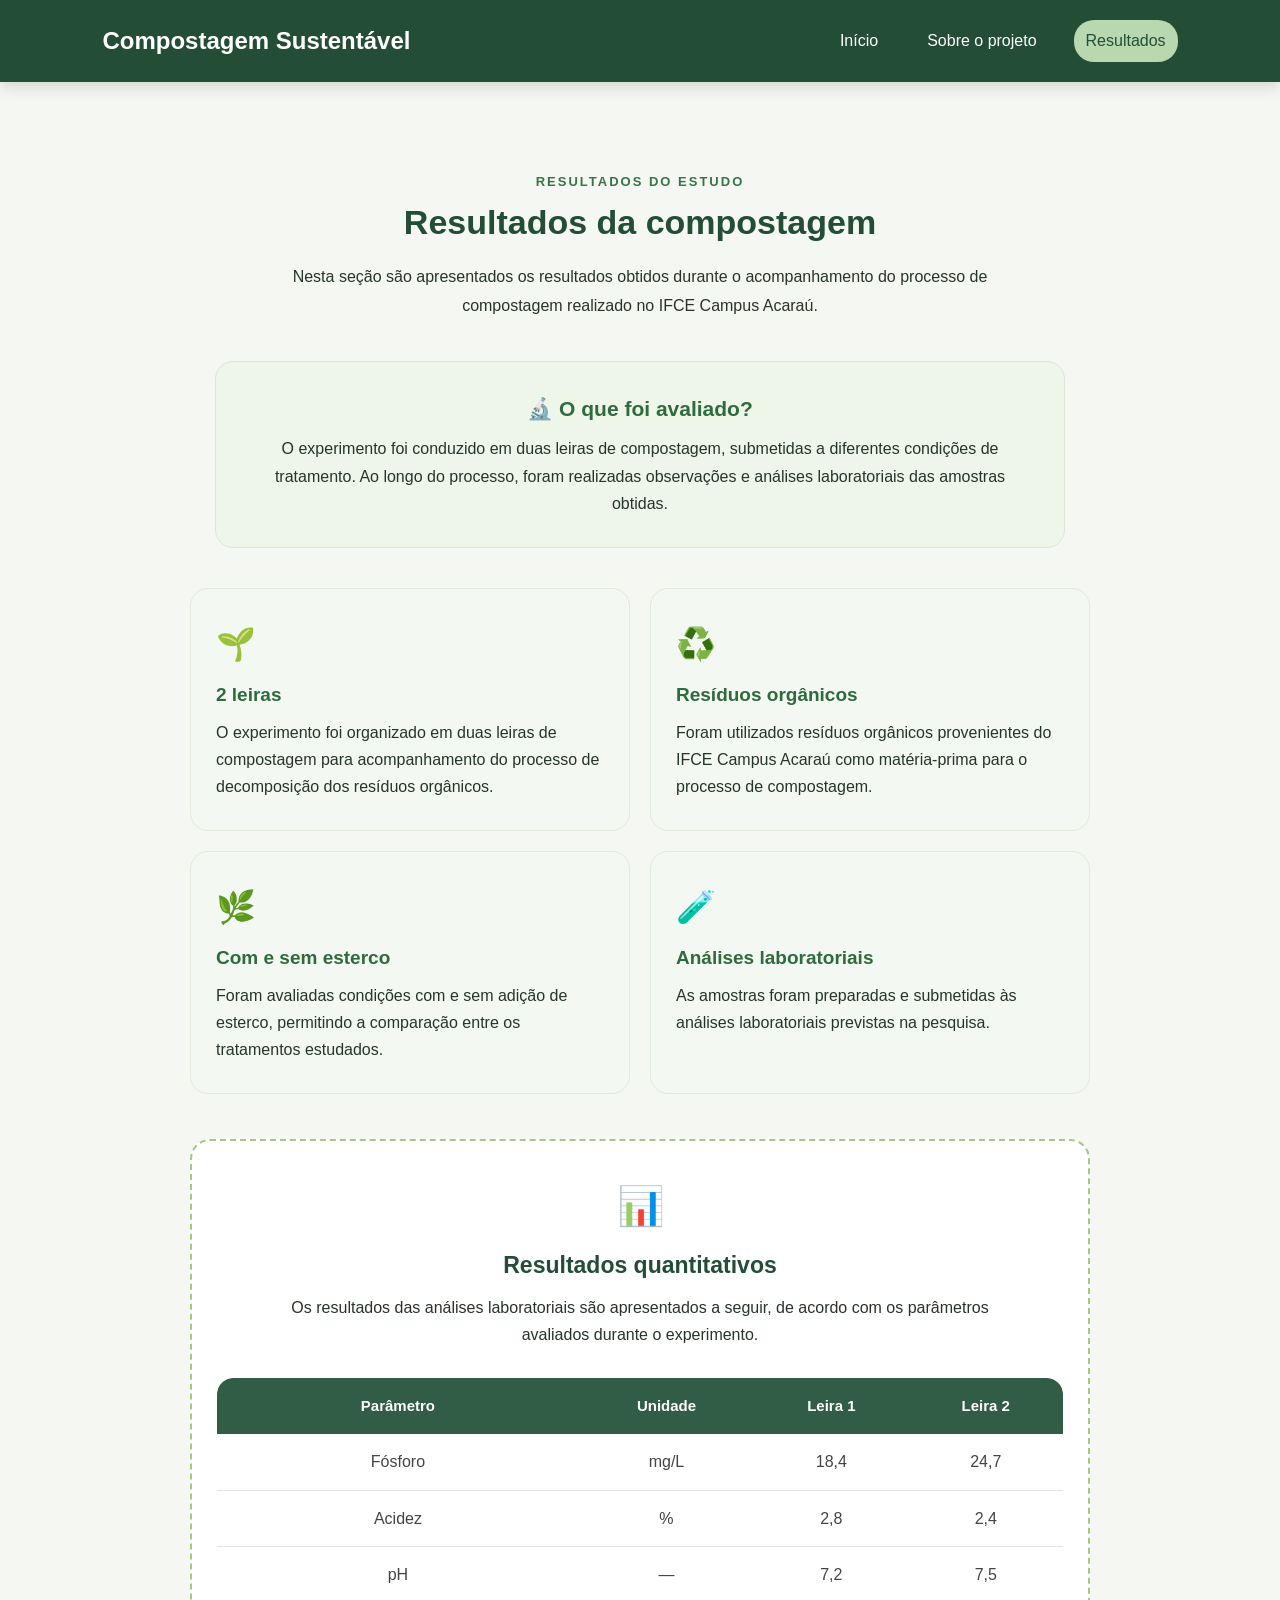
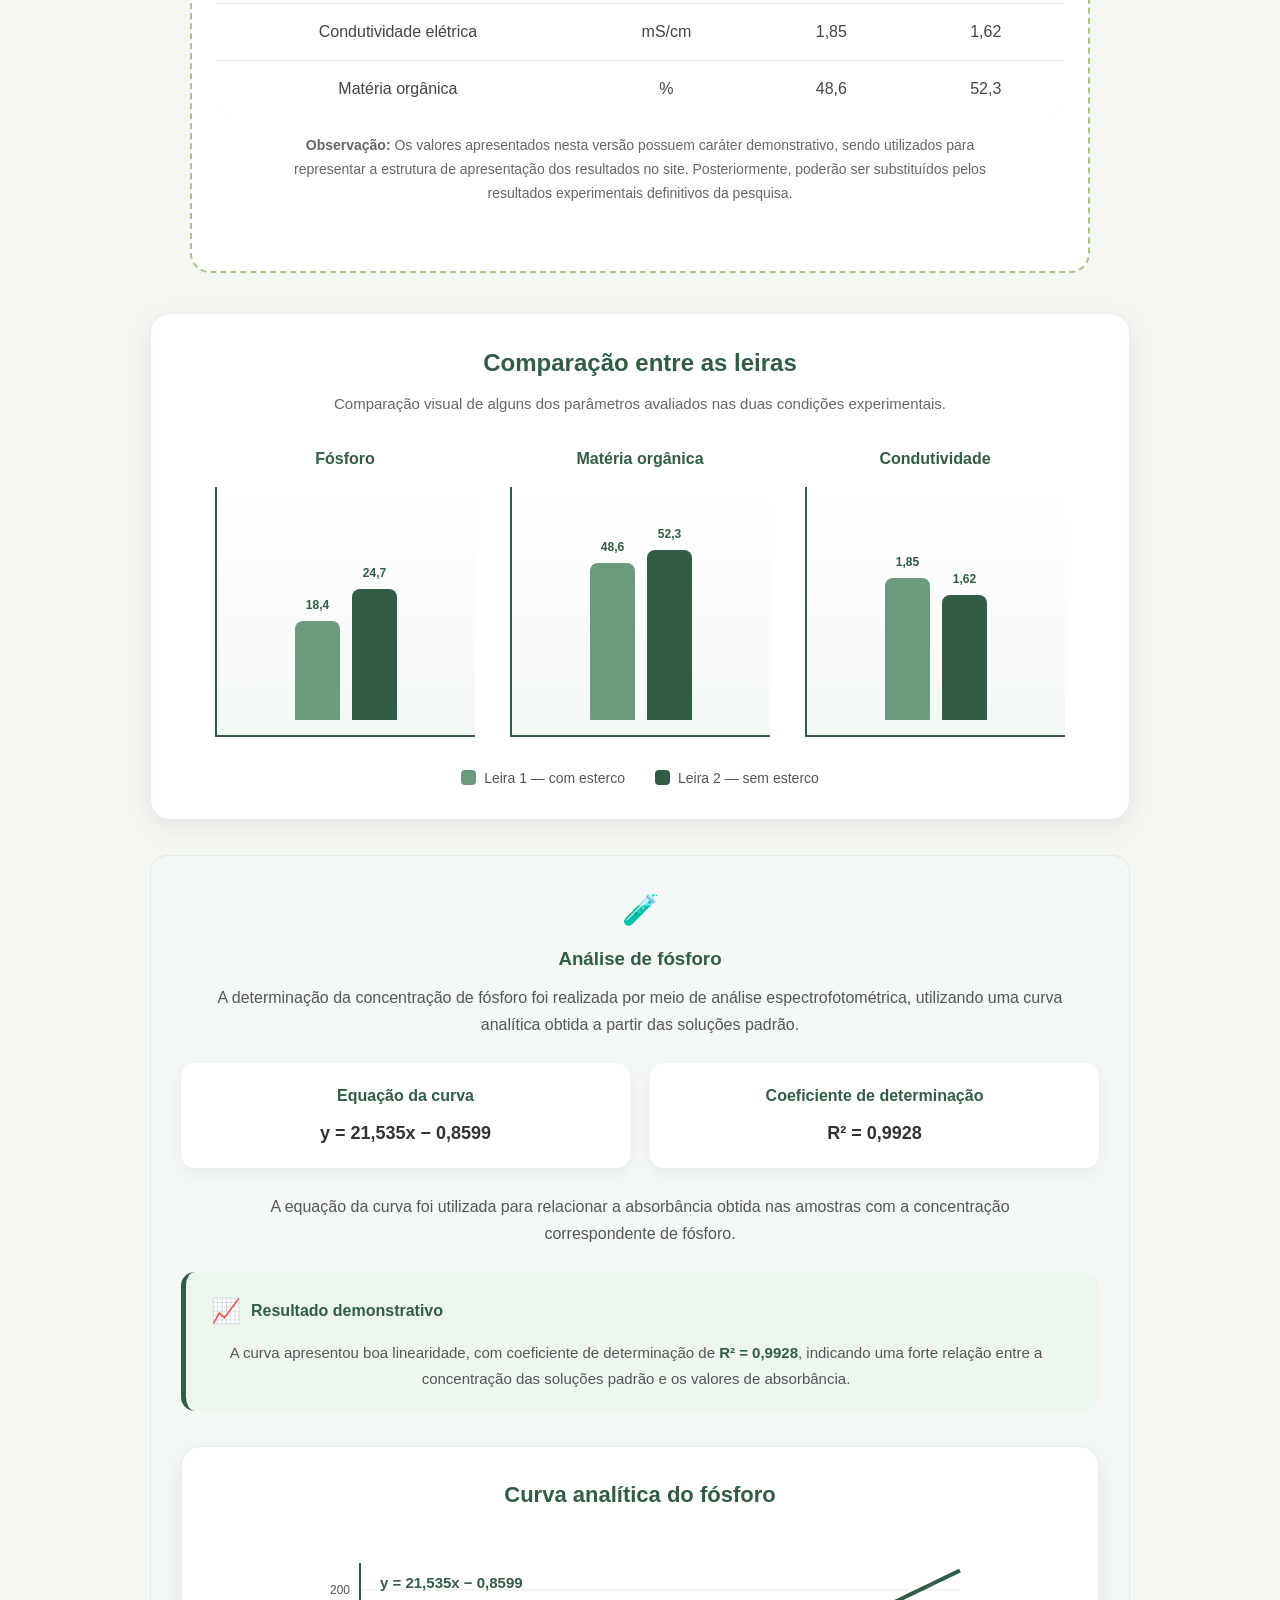
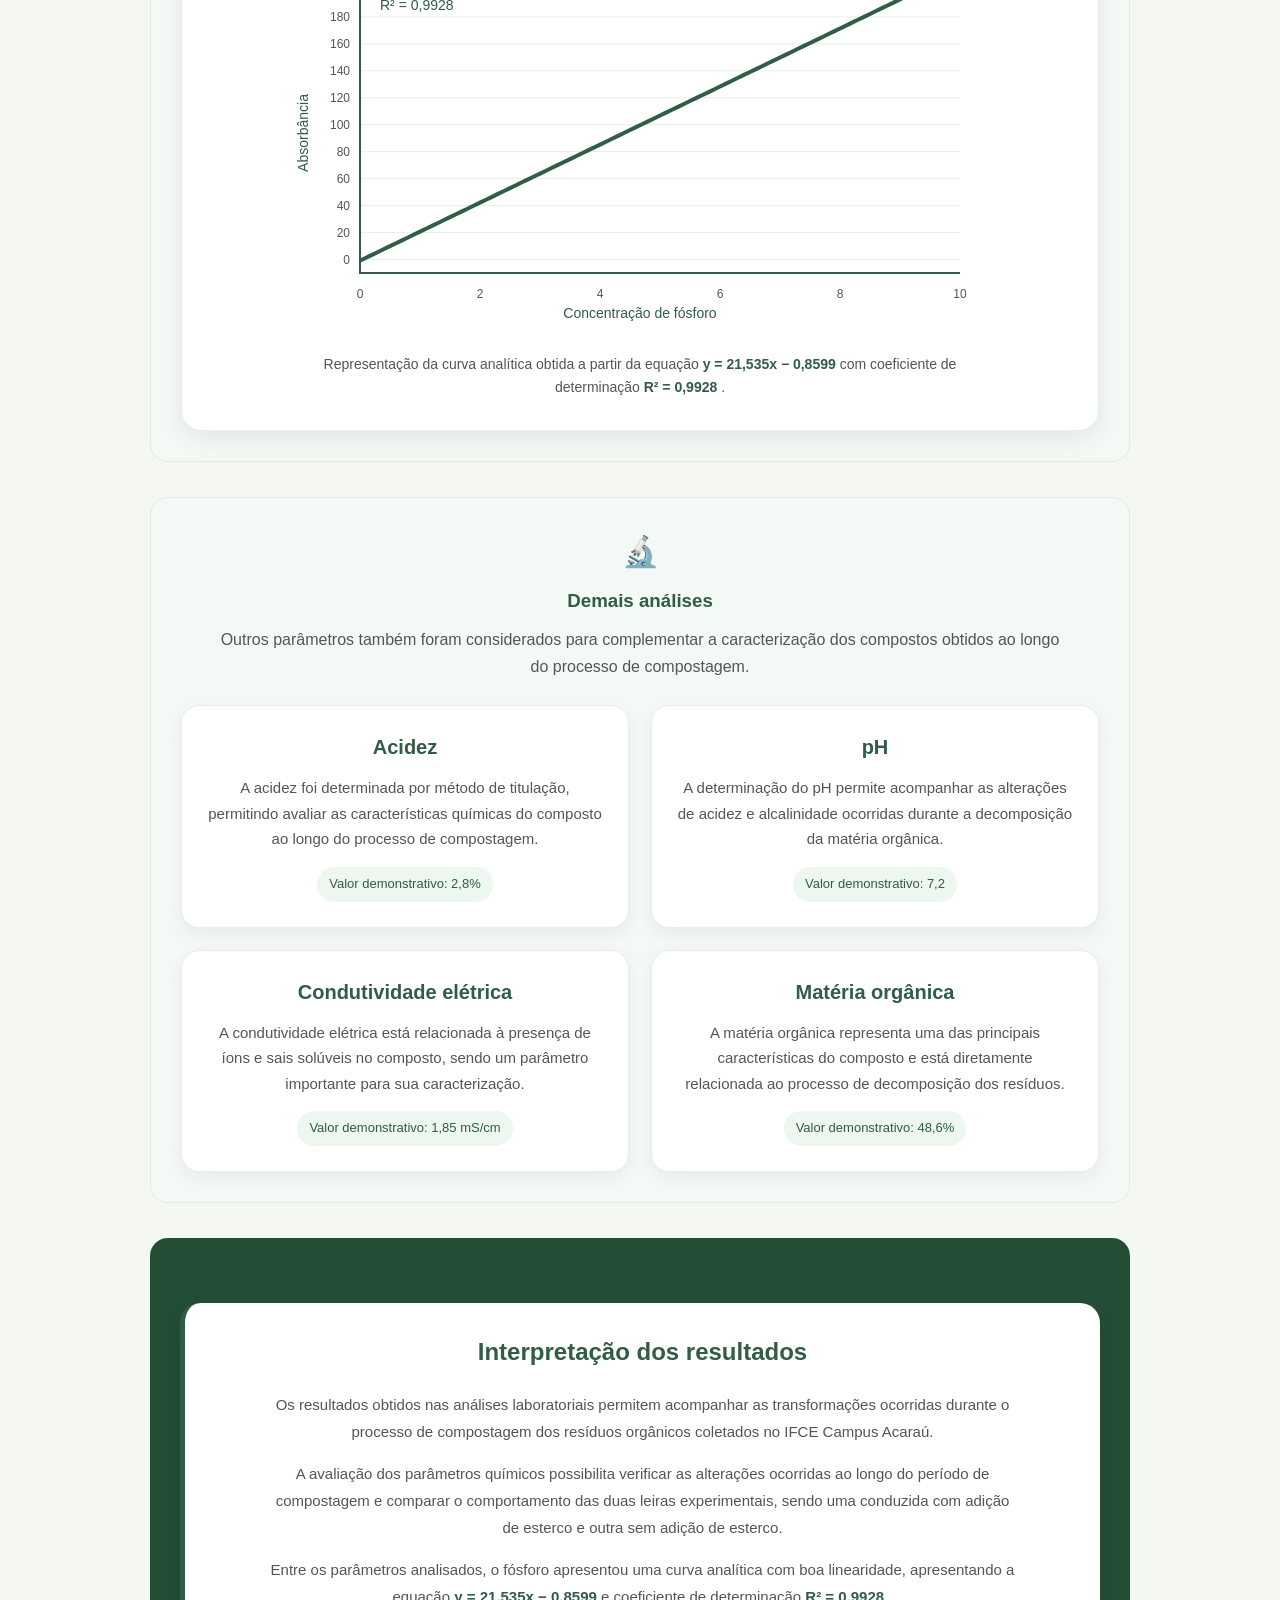
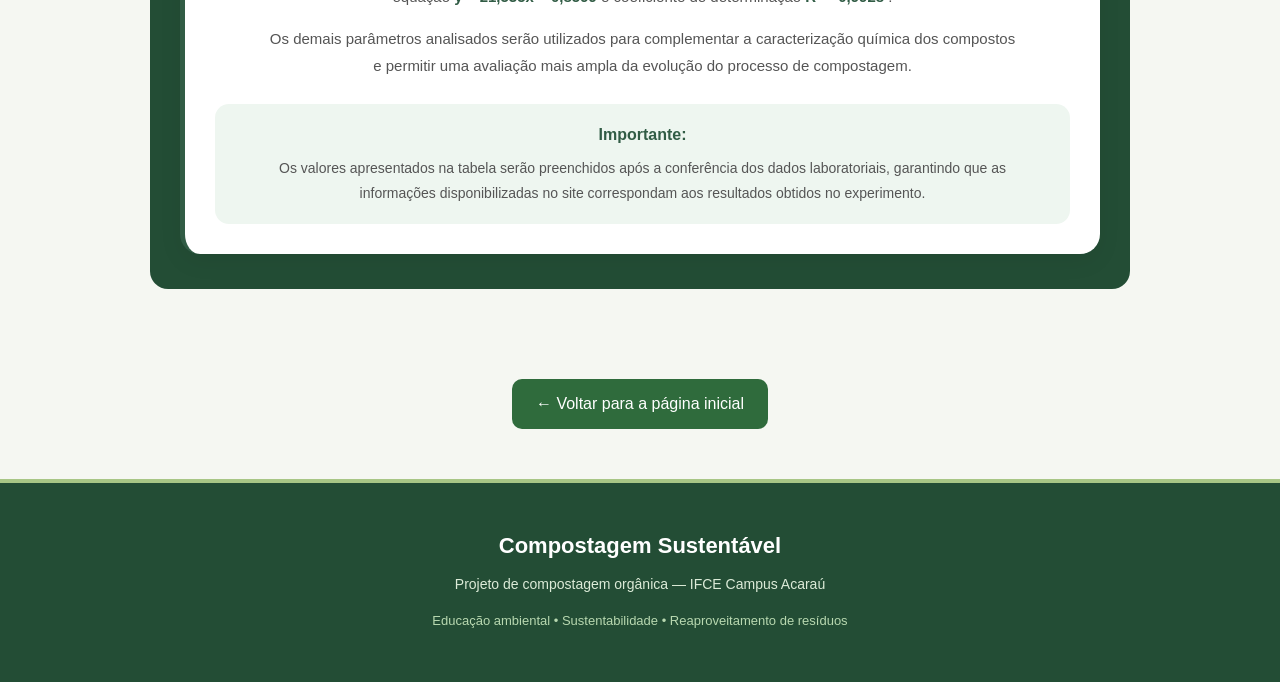
==== resultados.html @ 248da63b "Publicando meu primeiro site" ====
<!DOCTYPE html>
<html lang="pt-BR">

<head>
    <meta charset="UTF-8">
    <meta name="viewport" content="width=device-width, initial-scale=1.0">

    <title>Resultados - Compostagem Sustentável</title>

    <link rel="icon" type="image/png" href="imagens/favicon.png.png">
    <link rel="stylesheet" href="estilo.css">
</head>

<body>

    <!-- CABEÇALHO -->

    <header>

        <h1>Compostagem Sustentável</h1>

        <nav>
            <a href="index.html">Início</a>
            <a href="Sobre o projeto.html">Sobre o projeto</a>
            <a href="resultados.html" class="ativo">Resultados</a>
        </nav>

    </header>


    <main>

        <section class="resultados">

            <span class="materiais-destaque">
                RESULTADOS DO ESTUDO
            </span>

            <h2>Resultados da compostagem</h2>

            <p>
                Nesta seção são apresentados os resultados obtidos durante o
                acompanhamento do processo de compostagem realizado no
                IFCE Campus Acaraú.
            </p>


            <!-- INTRODUÇÃO -->

            <div class="resultado-introducao">

                <h3>🔬 O que foi avaliado?</h3>

                <p>
                    O experimento foi conduzido em duas leiras de compostagem,
                    submetidas a diferentes condições de tratamento. Ao longo
                    do processo, foram realizadas observações e análises
                    laboratoriais das amostras obtidas.
                </p>

            </div>


            <!-- CARDS DO EXPERIMENTO -->

            <div class="resultados-grid">

                <div class="resultado-card">

                    <span>🌱</span>

                    <h3>2 leiras</h3>

                    <p>
                        O experimento foi organizado em duas leiras de
                        compostagem para acompanhamento do processo de
                        decomposição dos resíduos orgânicos.
                    </p>

                </div>


                <div class="resultado-card">

                    <span>♻️</span>

                    <h3>Resíduos orgânicos</h3>

                    <p>
                        Foram utilizados resíduos orgânicos provenientes
                        do IFCE Campus Acaraú como matéria-prima para
                        o processo de compostagem.
                    </p>

                </div>


                <div class="resultado-card">

                    <span>🌿</span>

                    <h3>Com e sem esterco</h3>

                    <p>
                        Foram avaliadas condições com e sem adição de
                        esterco, permitindo a comparação entre os
                        tratamentos estudados.
                    </p>

                </div>


                <div class="resultado-card">

                    <span>🧪</span>

                    <h3>Análises laboratoriais</h3>

                    <p>
                        As amostras foram preparadas e submetidas às
                        análises laboratoriais previstas na pesquisa.
                    </p>

                </div>

            </div>


            <!-- RESULTADOS QUANTITATIVOS -->

            <div class="resultado-dados">

                <span>📊</span>

                <h3>Resultados quantitativos</h3>

                <p>
                    Os resultados das análises laboratoriais são apresentados
                    a seguir, de acordo com os parâmetros avaliados durante
                    o experimento.
                </p>


                <!-- TABELA -->

                <div class="tabela-container">

                    <table>

                        <thead>

                            <tr>
                                <th>Parâmetro</th>
                                <th>Unidade</th>
                                <th>Leira 1</th>
                                <th>Leira 2</th>
                            </tr>

                        </thead>


                        <tbody>

    <tr>
        <td>Fósforo</td>
        <td>mg/L</td>
        <td>18,4</td>
        <td>24,7</td>
    </tr>

    <tr>
        <td>Acidez</td>
        <td>%</td>
        <td>2,8</td>
        <td>2,4</td>
    </tr>

    <tr>
        <td>pH</td>
        <td>—</td>
        <td>7,2</td>
        <td>7,5</td>
    </tr>

    <tr>
        <td>Condutividade elétrica</td>
        <td>mS/cm</td>
        <td>1,85</td>
        <td>1,62</td>
    </tr>

    <tr>
        <td>Matéria orgânica</td>
        <td>%</td>
        <td>48,6</td>
        <td>52,3</td>
    </tr>

</tbody>
                    </table>

                </div>


                <p class="observacao-dados">

    <strong>Observação:</strong>

    Os valores apresentados nesta versão possuem caráter
    demonstrativo, sendo utilizados para representar a estrutura
    de apresentação dos resultados no site. Posteriormente,
    poderão ser substituídos pelos resultados experimentais
    definitivos da pesquisa.

</p>

            </div>

            <!-- GRÁFICO COMPARATIVO -->

<div class="grafico-comparativo">

    <h3>Comparação entre as leiras</h3>

    <p>
        Comparação visual de alguns dos parâmetros avaliados
        nas duas condições experimentais.
    </p>

    <div class="grafico-barras">

        <div class="barra-grupo">

            <span class="barra-titulo">Fósforo</span>

            <div class="barra-area">

                <div class="barra leira1" style="height: 45%;">
                    <span>18,4</span>
                </div>

                <div class="barra leira2" style="height: 60%;">
                    <span>24,7</span>
                </div>

            </div>

        </div>


        <div class="barra-grupo">

            <span class="barra-titulo">Matéria orgânica</span>

            <div class="barra-area">

                <div class="barra leira1" style="height: 72%;">
                    <span>48,6</span>
                </div>

                <div class="barra leira2" style="height: 78%;">
                    <span>52,3</span>
                </div>

            </div>

        </div>


        <div class="barra-grupo">

            <span class="barra-titulo">Condutividade</span>

            <div class="barra-area">

                <div class="barra leira1" style="height: 65%;">
                    <span>1,85</span>
                </div>

                <div class="barra leira2" style="height: 57%;">
                    <span>1,62</span>
                </div>

            </div>

        </div>

    </div>


    <div class="legenda-grafico">

        <span>
            <i class="legenda-leira1"></i>
            Leira 1 — com esterco
        </span>

        <span>
            <i class="legenda-leira2"></i>
            Leira 2 — sem esterco
        </span>

    </div>

</div>

            <!-- ANÁLISE DE FÓSFORO -->

            <div class="resultado-analise">

                <span>🧪</span>

                <h3>Análise de fósforo</h3>

                <p>
                    A determinação da concentração de fósforo foi realizada
                    por meio de análise espectrofotométrica, utilizando uma
                    curva analítica obtida a partir das soluções padrão.
                </p>


                <!-- INFORMAÇÕES DA CURVA -->

                <div class="curva-info">

                    <div>

                        <strong>Equação da curva</strong>

                        <span>
                            y = 21,535x − 0,8599
                        </span>

                    </div>


                    <div>

                        <strong>Coeficiente de determinação</strong>

                        <span>
                            R² = 0,9928
                        </span>

                    </div>

                </div>


                <p>
                    A equação da curva foi utilizada para relacionar a
                    absorbância obtida nas amostras com a concentração
                    correspondente de fósforo.
                </p>

                <div class="resultado-fosforo-destaque">

    <div>
        <span>📈</span>
        <strong>Resultado demonstrativo</strong>
    </div>

    <p>
        A curva apresentou boa linearidade, com coeficiente de
        determinação de <strong>R² = 0,9928</strong>, indicando
        uma forte relação entre a concentração das soluções
        padrão e os valores de absorbância.
    </p>

</div>


                <!-- GRÁFICO -->

                <div class="grafico-fosforo">

                    <h4>Curva analítica do fósforo</h4>

                    <div class="grafico-container">

                        <canvas id="graficoFosforo"></canvas>

                    </div>


                    <p class="grafico-legenda">

                        Representação da curva analítica obtida a partir
                        da equação

                        <strong>
                            y = 21,535x − 0,8599
                        </strong>

                        com coeficiente de determinação

                        <strong>
                            R² = 0,9928
                        </strong>.

                    </p>

                </div>

            </div>


            <!-- DEMAIS ANÁLISES -->

            <div class="resultado-analise">

                <span>🔬</span>

                <h3>Demais análises</h3>

                <p>
                    Outros parâmetros também foram considerados para
                    complementar a caracterização dos compostos obtidos
                    ao longo do processo de compostagem.
                </p>


                <div class="analises-grid">


                    <!-- ACIDEZ -->

                    <div class="analise-card">

                        <h4>Acidez</h4>

                        <p>
                            A acidez foi determinada por método de titulação,
                            permitindo avaliar as características químicas
                            do composto ao longo do processo de compostagem.
                        </p>

                        <span>
                            Valor demonstrativo: 2,8%
                        </span>

                    </div>


                    <!-- pH -->

                    <div class="analise-card">

                        <h4>pH</h4>

                        <p>
                            A determinação do pH permite acompanhar as
                            alterações de acidez e alcalinidade ocorridas
                            durante a decomposição da matéria orgânica.
                        </p>

                        <span>
                           Valor demonstrativo: 7,2
                        </span>

                    </div>


                    <!-- CONDUTIVIDADE -->

                    <div class="analise-card">

                        <h4>Condutividade elétrica</h4>

                        <p>
                            A condutividade elétrica está relacionada à
                            presença de íons e sais solúveis no composto,
                            sendo um parâmetro importante para sua
                            caracterização.
                        </p>

                        <span>
                           Valor demonstrativo: 1,85 mS/cm
                        </span>

                    </div>


                    <!-- MATÉRIA ORGÂNICA -->

                    <div class="analise-card">

                        <h4>Matéria orgânica</h4>

                        <p>
                            A matéria orgânica representa uma das principais
                            características do composto e está diretamente
                            relacionada ao processo de decomposição dos
                            resíduos.
                        </p>

                        <span>
                            Valor demonstrativo: 48,6%
                        </span>

                    </div>


                </div>

            </div>


            <!-- INTERPRETAÇÃO -->

            <div class="resultado-final">

                <div class="interpretacao-resultados">

                    <h3>Interpretação dos resultados</h3>


                    <p>
                        Os resultados obtidos nas análises laboratoriais
                        permitem acompanhar as transformações ocorridas
                        durante o processo de compostagem dos resíduos
                        orgânicos coletados no IFCE Campus Acaraú.
                    </p>


                    <p>
                        A avaliação dos parâmetros químicos possibilita
                        verificar as alterações ocorridas ao longo do
                        período de compostagem e comparar o comportamento
                        das duas leiras experimentais, sendo uma conduzida
                        com adição de esterco e outra sem adição de esterco.
                    </p>


                    <p>
                        Entre os parâmetros analisados, o fósforo apresentou
                        uma curva analítica com boa linearidade, apresentando
                        a equação

                        <strong>
                            y = 21,535x − 0,8599
                        </strong>

                        e coeficiente de determinação

                        <strong>
                            R² = 0,9928
                        </strong>.
                    </p>


                    <p>
                        Os demais parâmetros analisados serão utilizados
                        para complementar a caracterização química dos
                        compostos e permitir uma avaliação mais ampla da
                        evolução do processo de compostagem.
                    </p>


                    <!-- AVISO -->

                    <div class="destaque-interpretacao">

                        <strong>Importante:</strong>

                        <p>
                            Os valores apresentados na tabela serão
                            preenchidos após a conferência dos dados
                            laboratoriais, garantindo que as informações
                            disponibilizadas no site correspondam aos
                            resultados obtidos no experimento.
                        </p>

                    </div>

                </div>

            </div>

        </section>


        <!-- BOTÃO VOLTAR -->

        <a href="index.html" class="botao-voltar">

            ← Voltar para a página inicial

        </a>

    </main>


    <!-- RODAPÉ -->

    <footer>

        <h3>Compostagem Sustentável</h3>

        <p>
            Projeto de compostagem orgânica — IFCE Campus Acaraú
        </p>

        <p>
            Educação ambiental • Sustentabilidade • Reaproveitamento de resíduos
        </p>

    </footer>


    <!-- SCRIPT DO SITE -->

    <script src="script.js"></script>

</body>

</html>
---- estilo.css ----
/* =========================
   CONFIGURAÇÕES GERAIS
========================= */

* {
    margin: 0;
    padding: 0;
    box-sizing: border-box;
}

html {
    scroll-behavior: smooth;
}

body {
    font-family: Arial, Helvetica, sans-serif;
    background-color: #f5f7f2;
    color: #26352a;
    line-height: 1.6;
}

/* =========================
   CABEÇALHO
========================= */

header {
    background-color: #234d35;
    color: white;
    padding: 20px 8%;
    display: flex;
    justify-content: space-between;
    align-items: center;
    box-shadow: 0 4px 15px rgba(0, 0, 0, 0.15);
    position: sticky;
    top: 0;
    z-index: 1000;
}

header h1 {
    font-size: 24px;
}

nav {
    display: flex;
    align-items: center;
    gap: 5px;
}

nav a {
    color: white;
    text-decoration: none;
    margin-left: 20px;
    font-size: 16px;
    font-weight: 500;
    padding: 8px 12px;
    border-radius: 20px;
    transition: 0.3s ease;
}

nav a:hover,
nav a.ativo {
    color: #234d35;
    background-color: #b8d8b0;
}

/* =========================
   SEÇÃO INICIAL
========================= */

#inicio {
    min-height: 550px;
    display: flex;
    align-items: center;
    justify-content: space-between;
    gap: 50px;
    padding: 70px 8%;
    background: linear-gradient(135deg, #234d35, #39734a);
    color: white;
}

.inicio-texto {
    flex: 1;
    max-width: 600px;
    text-align: left;
}

.inicio-texto span {
    font-size: 14px;
    font-weight: bold;
    letter-spacing: 2px;
    color: #b8d8b0;
}

.inicio-texto h2 {
    font-size: 48px;
    line-height: 1.1;
    margin: 15px 0 20px;
    color: white;
}

.inicio-texto p {
    font-size: 20px;
    margin-bottom: 30px;
    text-align: left;
}

.inicio-imagem {
    flex: 1;
    display: flex;
    justify-content: center;
}

.inicio-imagem img {
    width: 100%;
    max-width: 550px;
    height: 400px;
    object-fit: cover;
    border-radius: 20px;
    display: block;
    box-shadow: 0 10px 30px rgba(0, 0, 0, 0.25);
    transition: 0.4s ease;
}

.inicio-imagem img:hover {
    transform: scale(1.03);
}

/* =========================
   BOTÕES
========================= */

.botao {
    display: inline-block;
    background-color: #a8c686;
    color: #203526;
    padding: 13px 28px;
    border-radius: 30px;
    text-decoration: none;
    font-weight: bold;
    transition: 0.3s ease;
}

.botao:hover {
    background-color: #d4e6c3;
    transform: translateY(-3px);
    box-shadow: 0 8px 18px rgba(35, 77, 53, 0.18);
}

.botao-destaque {
    display: inline-block;
    margin-top: 15px;
    padding: 13px 28px;
    background-color: #39734a;
    color: white;
    text-decoration: none;
    border-radius: 30px;
    font-weight: bold;
    transition: 0.3s ease;
}

.botao-destaque:hover {
    background-color: #234d35;
    transform: translateY(-3px);
    box-shadow: 0 8px 18px rgba(35, 77, 53, 0.18);
}

.botao-voltar {
    display: block;
    width: fit-content;
    margin: 30px auto;
    padding: 12px 24px;
    background-color: #2f6b3c;
    color: white;
    text-decoration: none;
    border-radius: 10px;
    transition: 0.3s ease;
}

.botao-voltar:hover {
    background-color: #24552f;
    transform: translateY(-3px);
}

/* =========================
   SEÇÕES GERAIS
========================= */

section {
    padding: 70px 8%;
    transition: 0.3s ease;
}

section h2 {
    color: #234d35;
    font-size: 32px;
    margin-bottom: 15px;
    line-height: 1.2;
}

section p {
    max-width: 850px;
    margin: 0 auto 20px;
    text-align: center;
}

/* =========================
   FAIXA DO PROJETO
========================= */

.faixa-projeto {
    background-color: #dfeedd;
    text-align: center;
    padding: 18px 20px;
    border-bottom: 1px solid #c8ddc3;
}

.faixa-projeto span {
    display: block;
    color: #234d35;
    font-size: 13px;
    font-weight: bold;
    letter-spacing: 2px;
    margin-bottom: 4px;
}

.faixa-projeto p {
    margin: 0;
    color: #536458;
    font-size: 14px;
}

/* =========================
   DESTAQUE DO PROJETO
========================= */

#destaque-projeto {
    background-color: #f5f7f2;
    text-align: center;
}

.destaque-label {
    display: block;
    font-size: 13px;
    font-weight: bold;
    letter-spacing: 2px;
    color: #39734a;
    margin-bottom: 10px;
}

#destaque-projeto h2 {
    color: #234d35;
    font-size: 36px;
    max-width: 850px;
    margin: 0 auto 20px;
}

#destaque-projeto > p {
    max-width: 780px;
    font-size: 17px;
    line-height: 1.8;
    margin: 0 auto 40px;
}

.destaque-cards {
    display: grid;
    grid-template-columns: repeat(3, 1fr);
    gap: 20px;
    max-width: 1000px;
    margin: 35px auto;
}

.destaque-card {
    background-color: #ffffff;
    padding: 30px 22px;
    border-radius: 20px;
    border: 1px solid #e1eadc;
    transition: 0.3s ease;
}

.destaque-card:hover {
    transform: translateY(-8px);
    box-shadow: 0 12px 28px rgba(35, 77, 53, 0.15);
    border-color: #b8d8b0;
}

.destaque-card > span {
    display: block;
    font-size: 38px;
    margin-bottom: 15px;
}

.destaque-card h3 {
    color: #2f6b3c;
    font-size: 19px;
    margin-bottom: 10px;
}

.destaque-card p {
    font-size: 14px;
    line-height: 1.6;
    margin: 0;
}

/* =========================
   COMPOSTAGEM
========================= */

#compostagem {
    background-color: #ffffff;
    max-width: 900px;
    margin: 50px auto;
    padding: 55px;
    border-radius: 20px;
    box-shadow: 0 5px 20px rgba(0, 0, 0, 0.08);
}

.compostagem-texto {
    max-width: 750px;
    margin: 0 auto;
    text-align: center;
}

.compostagem-texto span {
    font-size: 13px;
    font-weight: bold;
    letter-spacing: 2px;
    color: #39734a;
}

.compostagem-texto h2 {
    color: #234d35;
    font-size: 34px;
    margin: 12px 0 20px;
}

.compostagem-texto p {
    font-size: 17px;
    line-height: 1.8;
    margin-bottom: 18px;
}

/* =========================
   MATERIAIS
========================= */

#materiais {
    background-color: #f5f7f2;
}

.materiais-destaque {
    display: block;
    text-align: center;
    font-size: 13px;
    font-weight: bold;
    letter-spacing: 2px;
    color: #39734a;
    margin-bottom: 10px;
}

#materiais > p {
    text-align: center;
    max-width: 700px;
    margin: 0 auto 30px;
}

.materiais-cards {
    display: grid;
    grid-template-columns: repeat(4, 1fr);
    gap: 20px;
    max-width: 1000px;
    margin: 35px auto;
}

.material-card {
    background-color: #ffffff;
    padding: 25px 18px;
    border-radius: 18px;
    text-align: center;
    transition: 0.3s ease;
    border: 1px solid #e1eadc;
}

.material-card:hover {
    transform: translateY(-6px);
    box-shadow: 0 10px 25px rgba(35, 77, 53, 0.12);
}

.material-card > span {
    font-size: 35px;
    display: block;
    margin-bottom: 12px;
}

.material-card h3 {
    color: #2f6b3c;
    margin-bottom: 8px;
    font-size: 18px;
}

.material-card p {
    font-size: 14px;
    line-height: 1.5;
    margin: 0;
}

#materiais img {
    width: 100%;
    max-width: 500px;
    height: 300px;
    object-fit: cover;
    border-radius: 20px;
    display: block;
    margin: 20px auto;
}

/* =========================
   PROCESSO
========================= */

#processo {
    background-color: #eef5e9;
}

.processo-destaque {
    display: block;
    text-align: center;
    font-size: 13px;
    font-weight: bold;
    letter-spacing: 2px;
    color: #39734a;
    margin-bottom: 10px;
}

#processo h2 {
    margin-bottom: 20px;
}

#processo > p {
    max-width: 750px;
    font-size: 17px;
    line-height: 1.8;
    margin: 0 auto 35px;
}

.processo-etapas {
    display: grid;
    grid-template-columns: repeat(4, 1fr);
    gap: 20px;
    max-width: 1100px;
    margin: 35px auto 40px;
}

.processo-card {
    background-color: #ffffff;
    padding: 25px 18px;
    border-radius: 18px;
    text-align: center;
    border: 1px solid #dce8d7;
    transition: 0.3s ease;
}

.processo-card:hover {
    transform: translateY(-6px);
    box-shadow: 0 10px 25px rgba(35, 77, 53, 0.12);
}

.processo-card > span {
    display: flex;
    align-items: center;
    justify-content: center;
    width: 45px;
    height: 45px;
    margin: 0 auto 15px;
    background-color: #39734a;
    color: white;
    border-radius: 50%;
    font-size: 18px;
    font-weight: bold;
}

.processo-card h3 {
    color: #2f6b3c;
    font-size: 18px;
    margin-bottom: 10px;
}

.processo-card p {
    font-size: 14px;
    line-height: 1.5;
    margin: 0;
}

#processo img {
    width: 100%;
    max-width: 550px;
    height: 350px;
    object-fit: cover;
    border-radius: 20px;
    display: block;
    margin: 30px auto 0;
    box-shadow: 0 8px 25px rgba(0, 0, 0, 0.12);
}

/* =========================
   NOSSO EXPERIMENTO
========================= */

#experimento {
    background-color: #ffffff;
    text-align: center;
}

.experimento-destaque {
    display: block;
    font-size: 13px;
    font-weight: bold;
    letter-spacing: 2px;
    color: #39734a;
    margin-bottom: 10px;
}

#experimento h2 {
    color: #234d35;
    font-size: 34px;
    margin-bottom: 20px;
}

#experimento > p {
    max-width: 780px;
    font-size: 17px;
    line-height: 1.8;
    margin: 0 auto 35px;
}

.experimento-cards {
    display: grid;
    grid-template-columns: repeat(4, 1fr);
    gap: 20px;
    max-width: 1050px;
    margin: 35px auto 0;
}

.experimento-card {
    background-color: #f4f8f2;
    padding: 28px 20px;
    border-radius: 18px;
    border: 1px solid #e1eadc;
    transition: 0.3s ease;
}

.experimento-card:hover {
    transform: translateY(-6px);
    box-shadow: 0 10px 25px rgba(35, 77, 53, 0.12);
}

.experimento-card > span {
    display: flex;
    align-items: center;
    justify-content: center;
    width: 50px;
    height: 50px;
    margin: 0 auto 15px;
    background-color: #39734a;
    color: white;
    border-radius: 50%;
    font-size: 22px;
    font-weight: bold;
}

.experimento-card h3 {
    color: #2f6b3c;
    font-size: 18px;
    margin-bottom: 10px;
}

.experimento-card p {
    font-size: 14px;
    line-height: 1.6;
    margin: 0;
}

/* =========================
   REGISTRO DO PROCESSO
========================= */

#registro-processo {
    background-color: #eef5e9;
    text-align: center;
    padding: 70px 8%;
}

#registro-processo .registro-destaque {
    display: block;
    font-size: 13px;
    font-weight: bold;
    letter-spacing: 2px;
    color: #39734a;
    margin-bottom: 10px;
}

#registro-processo h2 {
    color: #234d35;
    font-size: 34px;
    margin-bottom: 20px;
}

#registro-processo > p {
    max-width: 750px;
    font-size: 17px;
    line-height: 1.8;
    margin: 0 auto 35px;
    color: #555;
}

.registro-grid {
    display: grid;
    grid-template-columns: repeat(2, 1fr);
    gap: 20px;
    max-width: 1050px;
    margin: 35px auto 0;
}

.registro-card {
    background-color: #ffffff;
    border-radius: 18px;
    overflow: hidden;
    border: 1px solid #dce8d7;
    box-shadow: 0 6px 18px rgba(0, 0, 0, 0.07);
    text-align: left;
    transition: 0.3s ease;
}

.registro-card:hover {
    transform: translateY(-6px);
    box-shadow: 0 10px 25px rgba(35, 77, 53, 0.12);
}

.registro-card img {
    width: 100%;
    height: 300px;
    object-fit: cover;
    display: block;
}

.registro-card div {
    padding: 22px;
}

.registro-card h3 {
    color: #2f6b3c;
    font-size: 19px;
    margin-bottom: 8px;
}

.registro-card p {
    color: #555;
    font-size: 14px;
    line-height: 1.6;
    margin: 0;
}

/* =========================
   BENEFÍCIOS
========================= */

#beneficios {
    background-color: #ffffff;
    text-align: center;
}

.beneficios-destaque {
    display: block;
    font-size: 13px;
    font-weight: bold;
    letter-spacing: 2px;
    color: #39734a;
    margin-bottom: 10px;
}

#beneficios > p {
    max-width: 750px;
    font-size: 17px;
    line-height: 1.8;
    margin: 0 auto 35px;
}

.beneficios-cards {
    display: grid;
    grid-template-columns: repeat(4, 1fr);
    gap: 20px;
    max-width: 1000px;
    margin: 35px auto 45px;
}

.beneficio-card {
    background-color: #f4f8f2;
    padding: 28px 20px;
    border-radius: 18px;
    border: 1px solid #e1eadc;
    transition: 0.3s ease;
}

.beneficio-card:hover {
    transform: translateY(-6px);
    box-shadow: 0 10px 25px rgba(35, 77, 53, 0.12);
}

.beneficio-card > span {
    display: block;
    font-size: 36px;
    margin-bottom: 12px;
}

.beneficio-card h3 {
    color: #2f6b3c;
    font-size: 18px;
    margin-bottom: 10px;
}

.beneficio-card p {
    font-size: 14px;
    line-height: 1.6;
    margin: 0;
}

#beneficios img {
    width: 100%;
    max-width: 550px;
    height: 350px;
    object-fit: cover;
    border-radius: 20px;
    display: block;
    margin: 20px auto;
    box-shadow: 0 8px 25px rgba(0, 0, 0, 0.12);
}

/* =========================
   CURIOSIDADES
========================= */

#curiosidades {
    background-color: #eef5e9;
    text-align: center;
}

.curiosidades-destaque {
    display: block;
    font-size: 13px;
    font-weight: bold;
    letter-spacing: 2px;
    color: #39734a;
    margin-bottom: 10px;
}

#curiosidades h2 {
    color: #234d35;
    font-size: 34px;
    margin-bottom: 20px;
}

#curiosidades > p {
    max-width: 750px;
    font-size: 17px;
    line-height: 1.8;
    margin: 0 auto 35px;
}

.curiosidades-cards {
    display: grid;
    grid-template-columns: repeat(3, 1fr);
    gap: 20px;
    max-width: 950px;
    margin: 35px auto 0;
}

.curiosidade-card {
    background-color: #ffffff;
    padding: 30px 22px;
    border-radius: 18px;
    border: 1px solid #dce8d7;
    transition: 0.3s ease;
}

.curiosidade-card:hover {
    transform: translateY(-6px);
    box-shadow: 0 10px 25px rgba(35, 77, 53, 0.12);
}

.curiosidade-card > span {
    display: block;
    font-size: 36px;
    margin-bottom: 12px;
}

.curiosidade-card h3 {
    color: #2f6b3c;
    font-size: 18px;
    margin-bottom: 10px;
}

.curiosidade-card p {
    font-size: 14px;
    line-height: 1.6;
    margin: 0;
}

/* =========================
   PÁGINA SOBRE O PROJETO
========================= */

.sobre-capa {
    margin: 40px auto;
    max-width: 1100px;
    padding: 70px 40px;
    text-align: center;
    background: linear-gradient(135deg, #315c45, #47785d);
    border-radius: 25px;
    box-shadow: 0 10px 30px rgba(0, 0, 0, 0.10);
}

.sobre-capa span {
    display: inline-block;
    margin-bottom: 15px;
    font-size: 13px;
    font-weight: bold;
    letter-spacing: 2px;
    color: #dceee2;
}

.sobre-capa h2 {
    margin-bottom: 15px;
    font-size: 42px;
    color: white;
}

.sobre-capa p {
    max-width: 700px;
    margin: 0 auto;
    color: #eef7f1;
    font-size: 17px;
    line-height: 1.7;
}

.sobre-projeto,
.objetivo {
    max-width: 900px;
    margin: 40px auto;
    padding: 35px;
    background-color: #f4f8f2;
    border-radius: 20px;
    box-shadow: 0 4px 15px rgba(0, 0, 0, 0.08);
}

.sobre-projeto h2,
.objetivo h2 {
    color: #2f6b3c;
    margin-bottom: 20px;
}

.sobre-projeto p,
.objetivo p {
    line-height: 1.8;
    margin-bottom: 18px;
}

.metodologia {
    max-width: 1000px;
    margin: 40px auto;
    padding: 35px;
}

.metodologia h2 {
    color: #2f6b3c;
    text-align: center;
    margin-bottom: 30px;
}

.metodologia-itens {
    display: grid;
    grid-template-columns: repeat(3, 1fr);
    gap: 22px;
    margin-top: 30px;
}

.metodologia-itens > div {
    background-color: #ffffff;
    padding: 25px;
    border-radius: 18px;
    border: 1px solid #e5eee8;
    box-shadow: 0 6px 18px rgba(0, 0, 0, 0.06);
    transition: 0.3s ease;
}

.metodologia-itens > div:hover {
    transform: translateY(-5px);
    box-shadow: 0 10px 25px rgba(35, 77, 53, 0.10);
}

.metodologia-itens h3 {
    color: #315c45;
    font-size: 19px;
    margin-bottom: 12px;
}

.metodologia-itens p {
    color: #555;
    font-size: 15px;
    line-height: 1.7;
}

/* =========================
   PÁGINA DE RESULTADOS
========================= */

.resultados {
    max-width: 1050px;
    margin: 40px auto;
    padding: 50px 35px;
    text-align: center;
}

.resultados h2 {
    color: #234d35;
    font-size: 34px;
    margin-bottom: 20px;
}

.resultados > p {
    max-width: 750px;
    line-height: 1.8;
    margin: 0 auto 40px;
}

.resultado-introducao {
    background-color: #eef5e9;
    padding: 30px;
    border-radius: 18px;
    margin: 0 auto 40px;
    max-width: 850px;
    border: 1px solid #dce8d7;
}

.resultado-introducao h3 {
    color: #2f6b3c;
    font-size: 21px;
    margin-bottom: 10px;
}

.resultado-introducao p {
    margin: 0 auto;
    line-height: 1.7;
}

.resultados-grid {
    display: grid;
    grid-template-columns: repeat(2, 1fr);
    gap: 20px;
    margin: 30px auto 45px;
    max-width: 900px;
}

.resultado-card {
    background-color: #f4f8f2;
    padding: 30px 25px;
    border-radius: 18px;
    border: 1px solid #e1eadc;
    text-align: left;
    transition: 0.3s ease;
}

.resultado-card:hover {
    transform: translateY(-5px);
    box-shadow: 0 8px 20px rgba(35, 77, 53, 0.10);
}

.resultado-card > span {
    display: block;
    font-size: 32px;
    margin-bottom: 10px;
}

.resultado-card h3 {
    color: #2f6b3c;
    font-size: 19px;
    margin-bottom: 8px;
}

.resultado-card p {
    line-height: 1.7;
    margin: 0;
    text-align: left;
}

.resultado-dados {
    background-color: #ffffff;
    border: 2px dashed #a8c686;
    border-radius: 20px;
    padding: 35px 25px;
    max-width: 900px;
    margin: 0 auto 40px;
}

.resultado-dados > span {
    display: block;
    font-size: 38px;
    margin-bottom: 10px;
}

.resultado-dados h3 {
    color: #234d35;
    font-size: 23px;
    margin-bottom: 10px;
}

.resultado-dados > p {
    max-width: 700px;
    line-height: 1.7;
    margin-bottom: 30px;
}

.dados-placeholder {
    display: grid;
    grid-template-columns: repeat(3, 1fr);
    gap: 15px;
    max-width: 700px;
    margin: 0 auto;
}

.dados-placeholder div {
    background-color: #f4f8f2;
    padding: 20px 10px;
    border-radius: 15px;
}

.dados-placeholder strong {
    display: block;
    color: #39734a;
    font-size: 30px;
    margin-bottom: 5px;
}

.dados-placeholder span {
    font-size: 13px;
    color: #536458;
}

.resultado-final {
    background-color: #234d35;
    color: white;
    padding: 35px 30px;
    margin-top: 35px;
    border-radius: 18px;
}

.resultado-final h3 {
    margin-bottom: 10px;
    font-size: 20px;
}

.resultado-final p {
    margin: 0 auto;
    max-width: 750px;
    line-height: 1.7;
}

/* =========================
   TABELA DE RESULTADOS
========================= */

.tabela-container {
    width: 100%;
    overflow-x: auto;
    margin-top: 30px;
    border-radius: 16px;
}

.tabela-container table {
    width: 100%;
    border-collapse: collapse;
    background: white;
    border-radius: 16px;
    box-shadow: 0 8px 25px rgba(0, 0, 0, 0.08);
    overflow: hidden;
}

.tabela-container th {
    padding: 16px;
    text-align: center;
    font-size: 15px;
    font-weight: 600;
    background: #315c45;
    color: white;
}

.tabela-container td {
    padding: 15px;
    text-align: center;
    border-bottom: 1px solid #e5e5e5;
    color: #444;
}

.tabela-container tr:last-child td {
    border-bottom: none;
}

.tabela-container tbody tr:hover {
    background: #f3f8f4;
}

.observacao-dados {
    margin-top: 18px;
    font-size: 14px;
    color: #666;
    line-height: 1.6;
}

/* =========================
   ANÁLISES LABORATORIAIS
========================= */

.resultado-analise {
    margin-top: 35px;
    padding: 30px;
    background: #f5f9f6;
    border-radius: 18px;
    border: 1px solid #e1ebe4;
}

.resultado-analise > span {
    font-size: 30px;
}

.resultado-analise h3 {
    margin: 10px 0;
    color: #315c45;
}

.resultado-analise p {
    line-height: 1.7;
    color: #555;
}

/* =========================
   INFORMAÇÕES DA CURVA
========================= */

.curva-info {
    display: grid;
    grid-template-columns: repeat(2, 1fr);
    gap: 20px;
    margin: 25px 0;
}

.curva-info div {
    background: white;
    padding: 20px;
    border-radius: 14px;
    text-align: center;
    box-shadow: 0 5px 18px rgba(0, 0, 0, 0.06);
}

.curva-info strong {
    display: block;
    margin-bottom: 10px;
    color: #315c45;
}

.curva-info span {
    font-size: 18px;
    font-weight: 600;
    color: #333;
}

/* =========================
   GRÁFICO DE FÓSFORO
========================= */

.grafico-fosforo {
    margin-top: 35px;
    padding: 30px;
    background: #ffffff;
    border-radius: 20px;
    box-shadow: 0 8px 25px rgba(0, 0, 0, 0.07);
    border: 1px solid #e5eee8;
}

.grafico-fosforo h4 {
    margin-bottom: 8px;
    color: #315c45;
    font-size: 22px;
    text-align: center;
}

.grafico-container {
    width: 100%;
    overflow-x: auto;
    margin-top: 20px;
}

#graficoFosforo {
    display: block;
    width: 100%;
    max-width: 700px;
    height: auto;
    margin: 0 auto;
}

.grafico-legenda {
    max-width: 650px;
    margin: 20px auto 0;
    font-size: 14px;
    line-height: 1.7;
    color: #666;
    text-align: center;
}

.grafico-legenda strong {
    color: #315c45;
}

/* =========================
   GRÁFICO COMPARATIVO
========================= */

.grafico-comparativo {
    margin-top: 35px;
    padding: 30px;
    background: #ffffff;
    border-radius: 20px;
    border: 1px solid #e5eee8;
    box-shadow: 0 8px 25px rgba(0, 0, 0, 0.07);
}

.grafico-comparativo h3 {
    color: #315c45;
    font-size: 24px;
    text-align: center;
    margin-bottom: 10px;
}

.grafico-comparativo > p {
    text-align: center;
    color: #666;
    font-size: 15px;
    margin-bottom: 30px;
}

.grafico-barras {
    display: grid;
    grid-template-columns: repeat(3, 1fr);
    gap: 35px;
    align-items: end;
    max-width: 850px;
    margin: 0 auto;
}

.barra-grupo {
    text-align: center;
}

.barra-titulo {
    display: block;
    color: #315c45;
    font-weight: bold;
    margin-bottom: 15px;
}

.barra-area {
    height: 250px;
    display: flex;
    align-items: flex-end;
    justify-content: center;
    gap: 12px;
    padding: 15px;
    border-bottom: 2px solid #315c45;
    border-left: 2px solid #315c45;
    background: linear-gradient(to top, #f4f8f5, #ffffff);
}

.barra {
    width: 45px;
    min-height: 20px;
    border-radius: 8px 8px 0 0;
    position: relative;
    transition: transform 0.3s ease;
}

.barra:hover {
    transform: translateY(-5px);
}

.barra.leira1 {
    background: #6b9b7c;
}

.barra.leira2 {
    background: #315c45;
}

.barra span {
    position: absolute;
    top: -25px;
    left: 50%;
    transform: translateX(-50%);
    font-size: 12px;
    font-weight: bold;
    color: #315c45;
    white-space: nowrap;
}

.legenda-grafico {
    display: flex;
    justify-content: center;
    gap: 30px;
    margin-top: 30px;
    flex-wrap: wrap;
}

.legenda-grafico span {
    display: flex;
    align-items: center;
    gap: 8px;
    color: #555;
    font-size: 14px;
}

.legenda-grafico i {
    width: 15px;
    height: 15px;
    border-radius: 4px;
    display: inline-block;
}

.legenda-leira1 {
    background: #6b9b7c;
}

.legenda-leira2 {
    background: #315c45;
}

/* =========================
   CARTÕES DE OUTRAS ANÁLISES
========================= */

.analises-grid {
    display: grid;
    grid-template-columns: repeat(2, 1fr);
    gap: 22px;
    margin-top: 25px;
}

.analise-card {
    background: #ffffff;
    padding: 25px;
    border-radius: 18px;
    border: 1px solid #e5eee8;
    box-shadow: 0 6px 18px rgba(0, 0, 0, 0.06);
    transition: transform 0.3s ease, box-shadow 0.3s ease;
}

.analise-card:hover {
    transform: translateY(-5px);
    box-shadow: 0 10px 25px rgba(35, 77, 53, 0.10);
}

.analise-card h4 {
    color: #315c45;
    font-size: 20px;
    margin-bottom: 12px;
}

.analise-card p {
    color: #555;
    line-height: 1.7;
    font-size: 15px;
    margin-bottom: 15px;
}

.analise-card span {
    display: inline-block;
    padding: 7px 12px;
    background: #eef6f0;
    color: #315c45;
    border-radius: 20px;
    font-size: 13px;
}

/* =========================
   INTERPRETAÇÃO
========================= */

.interpretacao-resultados {
    margin-top: 30px;
    padding: 30px;
    background: #ffffff;
    border-radius: 20px;
    border-left: 5px solid #315c45;
    box-shadow: 0 8px 25px rgba(0, 0, 0, 0.06);
}

.interpretacao-resultados h3 {
    color: #315c45;
    font-size: 24px;
    margin-bottom: 20px;
}

.interpretacao-resultados p {
    color: #555;
    font-size: 15px;
    line-height: 1.8;
    margin-bottom: 15px;
}

.interpretacao-resultados strong {
    color: #315c45;
}

.destaque-interpretacao {
    margin-top: 25px;
    padding: 18px 20px;
    background: #eef6f0;
    border-radius: 14px;
}

.destaque-interpretacao strong {
    display: block;
    margin-bottom: 8px;
    font-size: 16px;
}

.destaque-interpretacao p {
    margin-bottom: 0;
    font-size: 14px;
}

/* =========================
   DESTAQUE DO FÓSFORO
========================= */

.resultado-fosforo-destaque {
    margin-top: 25px;
    padding: 20px 25px;
    background: #eef6f0;
    border-left: 5px solid #315c45;
    border-radius: 14px;
}

.resultado-fosforo-destaque > div {
    display: flex;
    align-items: center;
    gap: 10px;
    margin-bottom: 10px;
}

.resultado-fosforo-destaque span {
    font-size: 24px;
}

.resultado-fosforo-destaque strong {
    color: #315c45;
}

.resultado-fosforo-destaque p {
    margin: 0;
    color: #555;
    font-size: 15px;
    line-height: 1.7;
}

/* =========================
   BOTÃO VOLTAR AO TOPO
========================= */

#voltarTopo {
    position: fixed;
    bottom: 25px;
    right: 25px;
    width: 50px;
    height: 50px;
    border: none;
    border-radius: 50%;
    background-color: #39734a;
    color: white;
    font-size: 24px;
    font-weight: bold;
    cursor: pointer;
    box-shadow: 0 5px 15px rgba(0, 0, 0, 0.2);
    z-index: 9999;
    transition: 0.3s ease;
}

#voltarTopo:hover {
    background-color: #234d35;
    transform: translateY(-4px);
    box-shadow: 0 8px 20px rgba(35, 77, 53, 0.25);
}

/* =========================
   RODAPÉ
========================= */

footer {
    background-color: #234d35;
    color: white;
    text-align: center;
    padding: 45px 20px;
    margin-top: 50px;
    border-top: 4px solid #a8c686;
}

footer h3 {
    font-size: 22px;
    margin-bottom: 10px;
}

footer p {
    margin: 6px 0;
    font-size: 14px;
    color: #dcebd8;
}

footer p:last-child {
    font-size: 13px;
    margin-top: 15px;
    color: #b8d8b0;
}

/* =========================
   RESPONSIVIDADE - TABLET
========================= */

@media (max-width: 900px) {

    .materiais-cards,
    .experimento-cards,
    .beneficios-cards {
        grid-template-columns: repeat(2, 1fr);
    }

    .destaque-cards {
        grid-template-columns: repeat(2, 1fr);
    }

    .processo-etapas {
        grid-template-columns: repeat(2, 1fr);
    }

    .curiosidades-cards {
        grid-template-columns: repeat(2, 1fr);
    }

    .metodologia-itens {
        grid-template-columns: repeat(2, 1fr);
    }

    .resultados-grid {
        grid-template-columns: 1fr;
    }

    .registro-grid {
        grid-template-columns: repeat(2, 1fr);
    }
}

/* =========================
   RESPONSIVIDADE - CELULAR
========================= */

@media (max-width: 700px) {

    header {
        flex-direction: column;
        gap: 15px;
    }

    nav {
        flex-wrap: wrap;
        justify-content: center;
        gap: 4px;
    }

    nav a {
        margin: 0 3px;
        font-size: 14px;
        padding: 7px 9px;
    }

    #inicio {
        flex-direction: column;
        text-align: center;
        padding: 50px 6%;
    }

    .inicio-texto {
        text-align: center;
    }

    .inicio-texto p {
        text-align: center;
    }

    .inicio-texto h2 {
        font-size: 34px;
    }

    .inicio-imagem {
        width: 100%;
    }

    .inicio-imagem img {
        height: 300px;
    }

    section {
        padding: 50px 6%;
    }

    #compostagem {
        margin: 30px auto;
        padding: 40px 25px;
    }

    .materiais-cards,
    .processo-etapas,
    .destaque-cards,
    .experimento-cards,
    .beneficios-cards,
    .curiosidades-cards,
    .metodologia-itens,
    .resultados-grid,
    .analises-grid,
    .registro-grid {
        grid-template-columns: 1fr;
    }

    #destaque-projeto h2 {
        font-size: 30px;
    }

    #materiais img,
    #processo img,
    #beneficios img {
        height: 280px;
    }

    .inicio-texto h2,
    #curiosidades h2,
    .resultados h2 {
        font-size: 30px;
    }

    .sobre-capa {
        margin: 25px 15px;
        padding: 50px 25px;
    }

    .sobre-capa h2 {
        font-size: 30px;
    }

    .sobre-capa p {
        font-size: 15px;
    }

    .sobre-projeto,
    .objetivo {
        padding: 30px 22px;
    }

    .resultados {
        padding: 40px 20px;
    }

    .dados-placeholder {
        grid-template-columns: 1fr;
    }

    .resultado-dados {
        padding: 30px 20px;
    }

    .curva-info {
        grid-template-columns: 1fr;
    }

    .tabela-container th,
    .tabela-container td {
        padding: 12px 8px;
        font-size: 13px;
    }

    .analises-grid {
        grid-template-columns: 1fr;
    }

    .grafico-barras {
        grid-template-columns: 1fr;
        gap: 45px;
    }

    .barra-area {
        max-width: 300px;
        margin: 0 auto;
    }

    #registro-processo {
        padding: 50px 6%;
    }

    #registro-processo h2 {
        font-size: 30px;
    }

    .registro-card img {
        height: 280px;
    }

    .sobre-capa {
        margin: 25px 15px;
    }
}

/* =========================
   AJUSTE FINAL DAS FOTOS
========================= */

@media (min-width: 701px) {

    #registro-processo .registro-card:last-child {
        grid-column: 1 / -1;
        max-width: 520px;
        width: 100%;
        margin: 0 auto;
    }
}
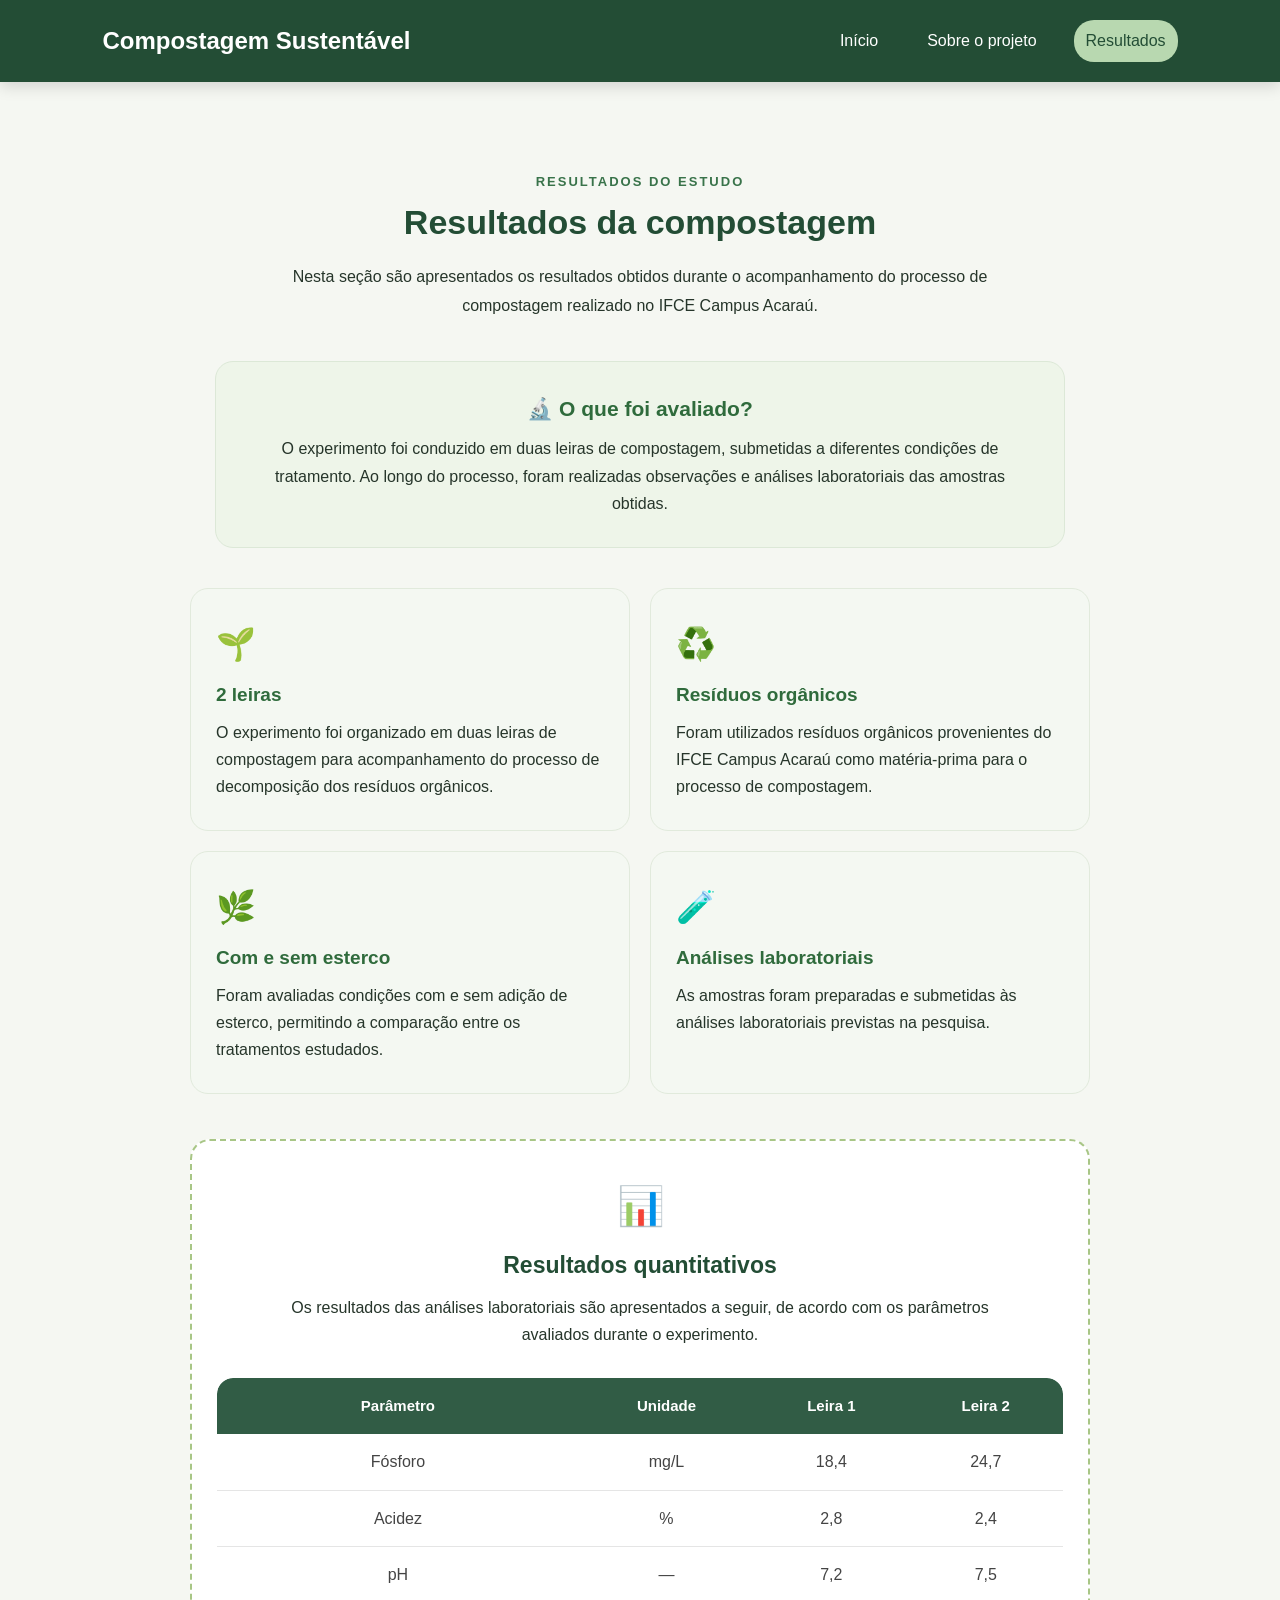
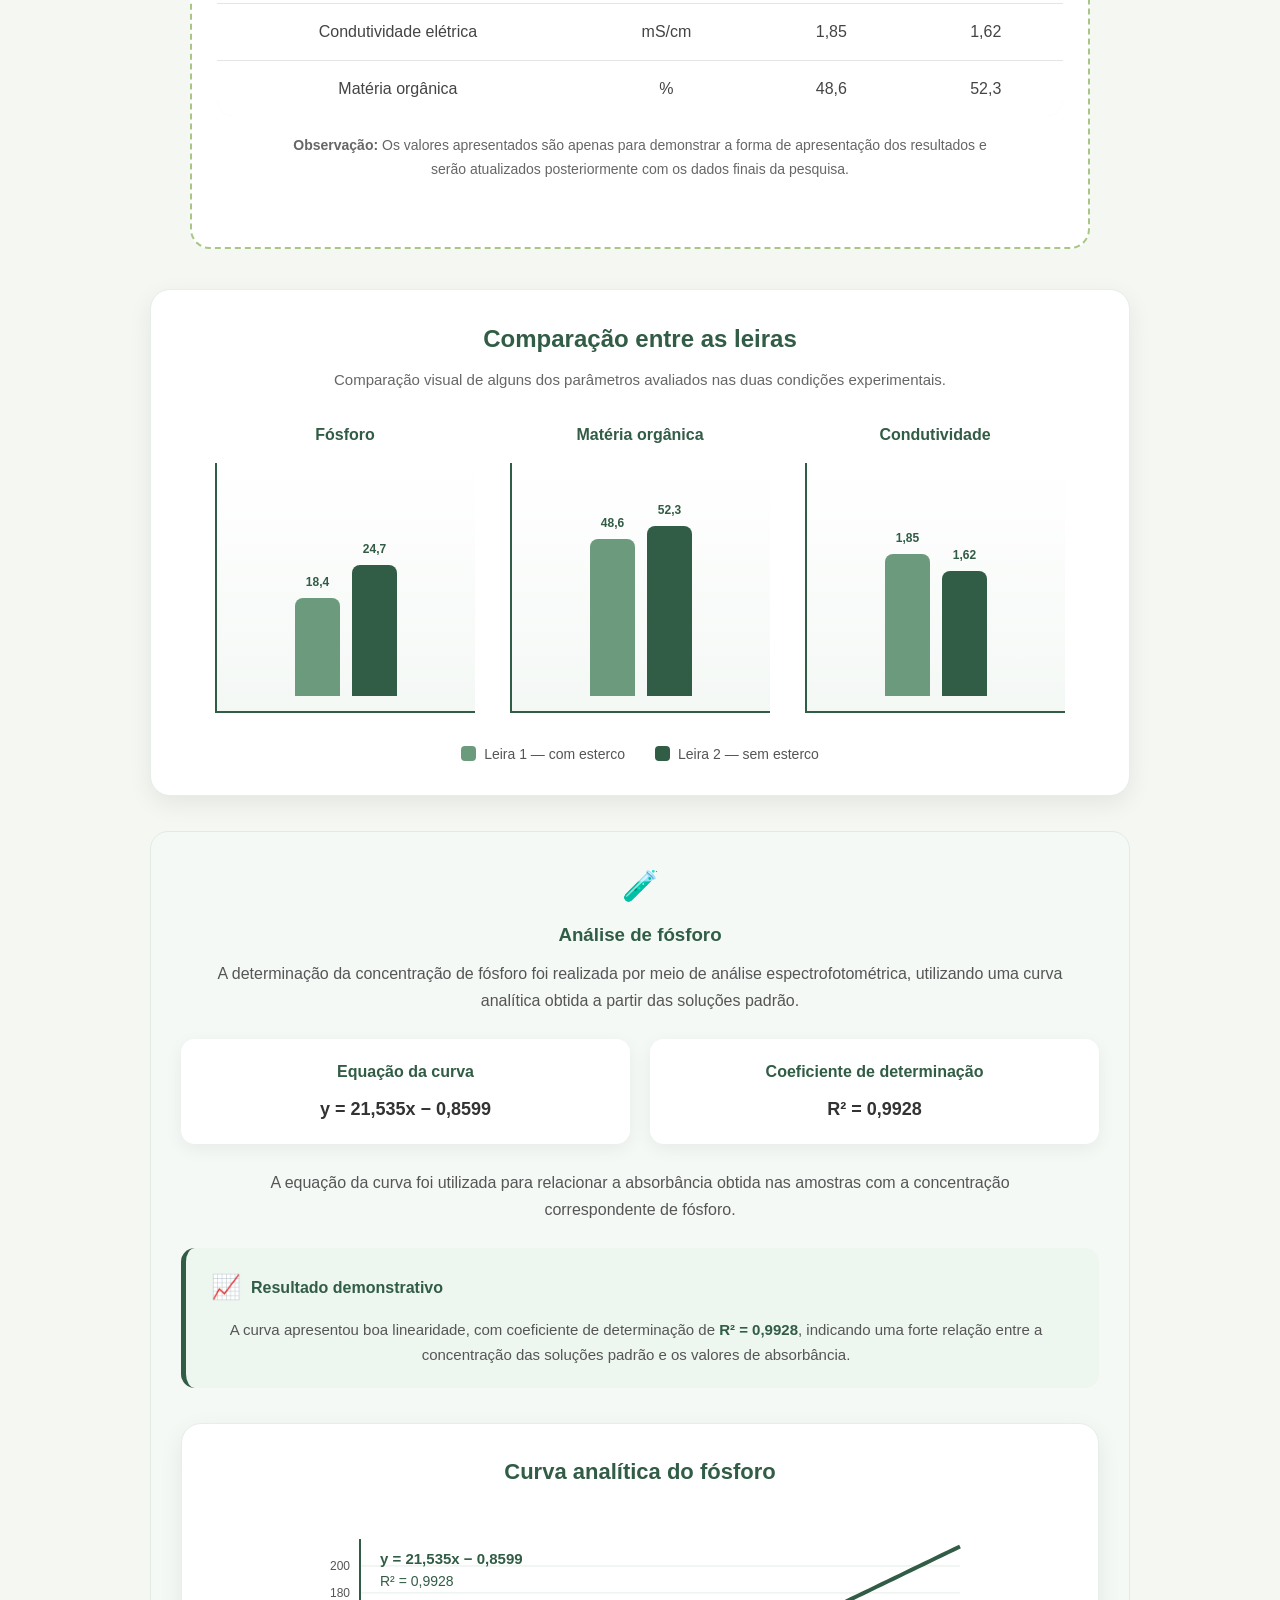
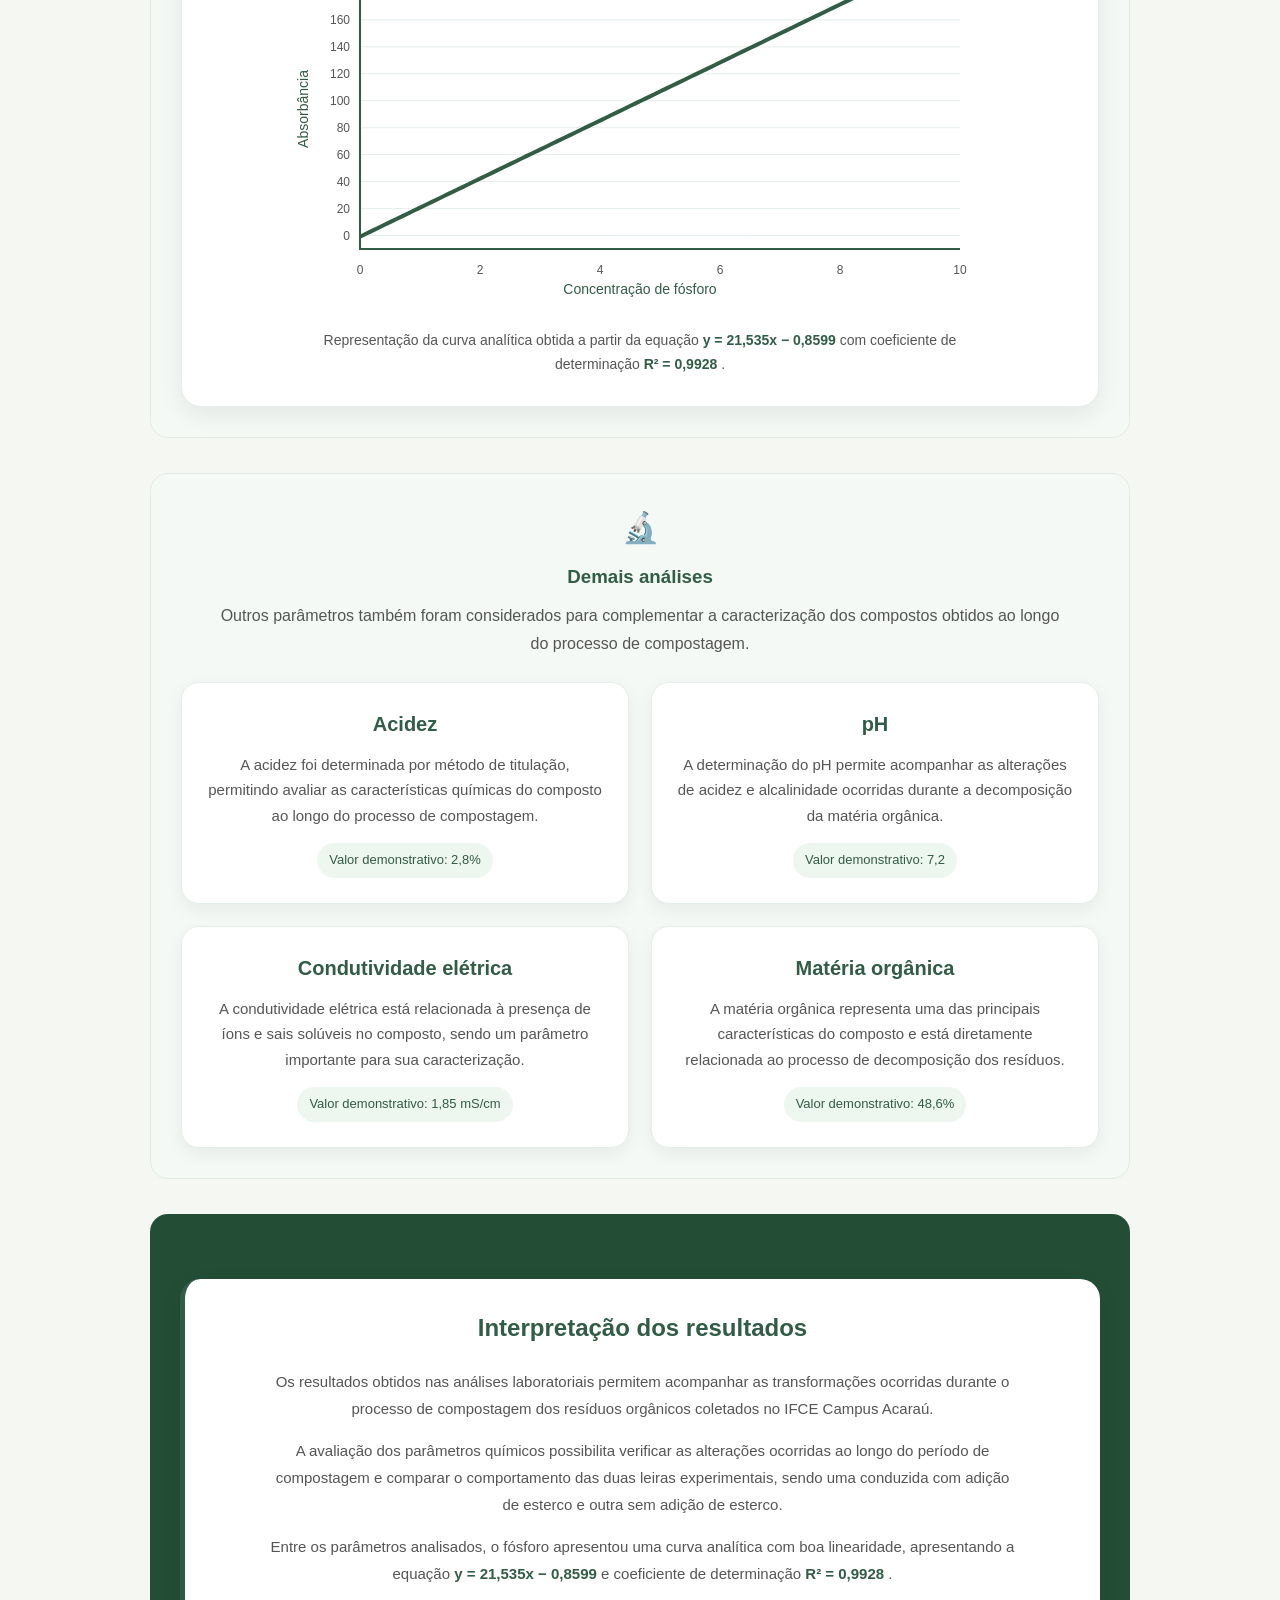
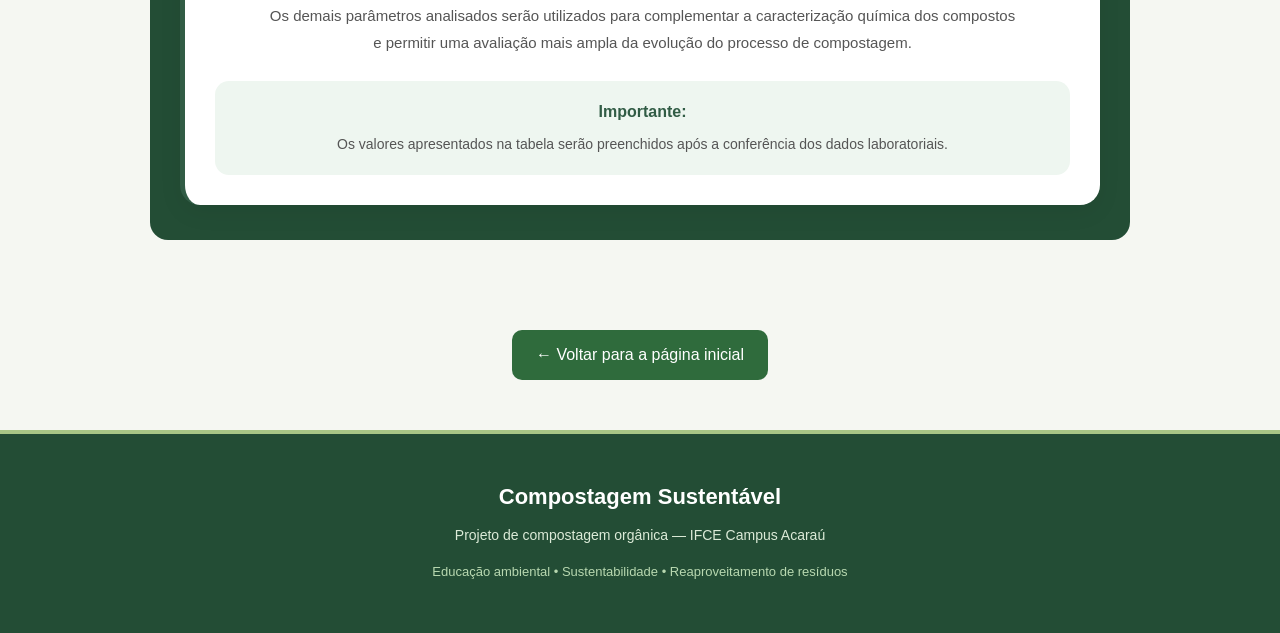
==== commit 1dca3888: "atualização das observações dos resultados" ====
--- a/resultados.html
+++ b/resultados.html
@@ -206,11 +206,9 @@
 
     <strong>Observação:</strong>
 
-    Os valores apresentados nesta versão possuem caráter
-    demonstrativo, sendo utilizados para representar a estrutura
-    de apresentação dos resultados no site. Posteriormente,
-    poderão ser substituídos pelos resultados experimentais
-    definitivos da pesquisa.
+    Os valores apresentados são apenas para demonstrar a forma de 
+    apresentação dos resultados e serão atualizados posteriormente com
+    os dados finais da pesquisa.
 
 </p>
 
@@ -566,9 +564,7 @@
                         <p>
                             Os valores apresentados na tabela serão
                             preenchidos após a conferência dos dados
-                            laboratoriais, garantindo que as informações
-                            disponibilizadas no site correspondam aos
-                            resultados obtidos no experimento.
+                            laboratoriais.
                         </p>
 
                     </div>
